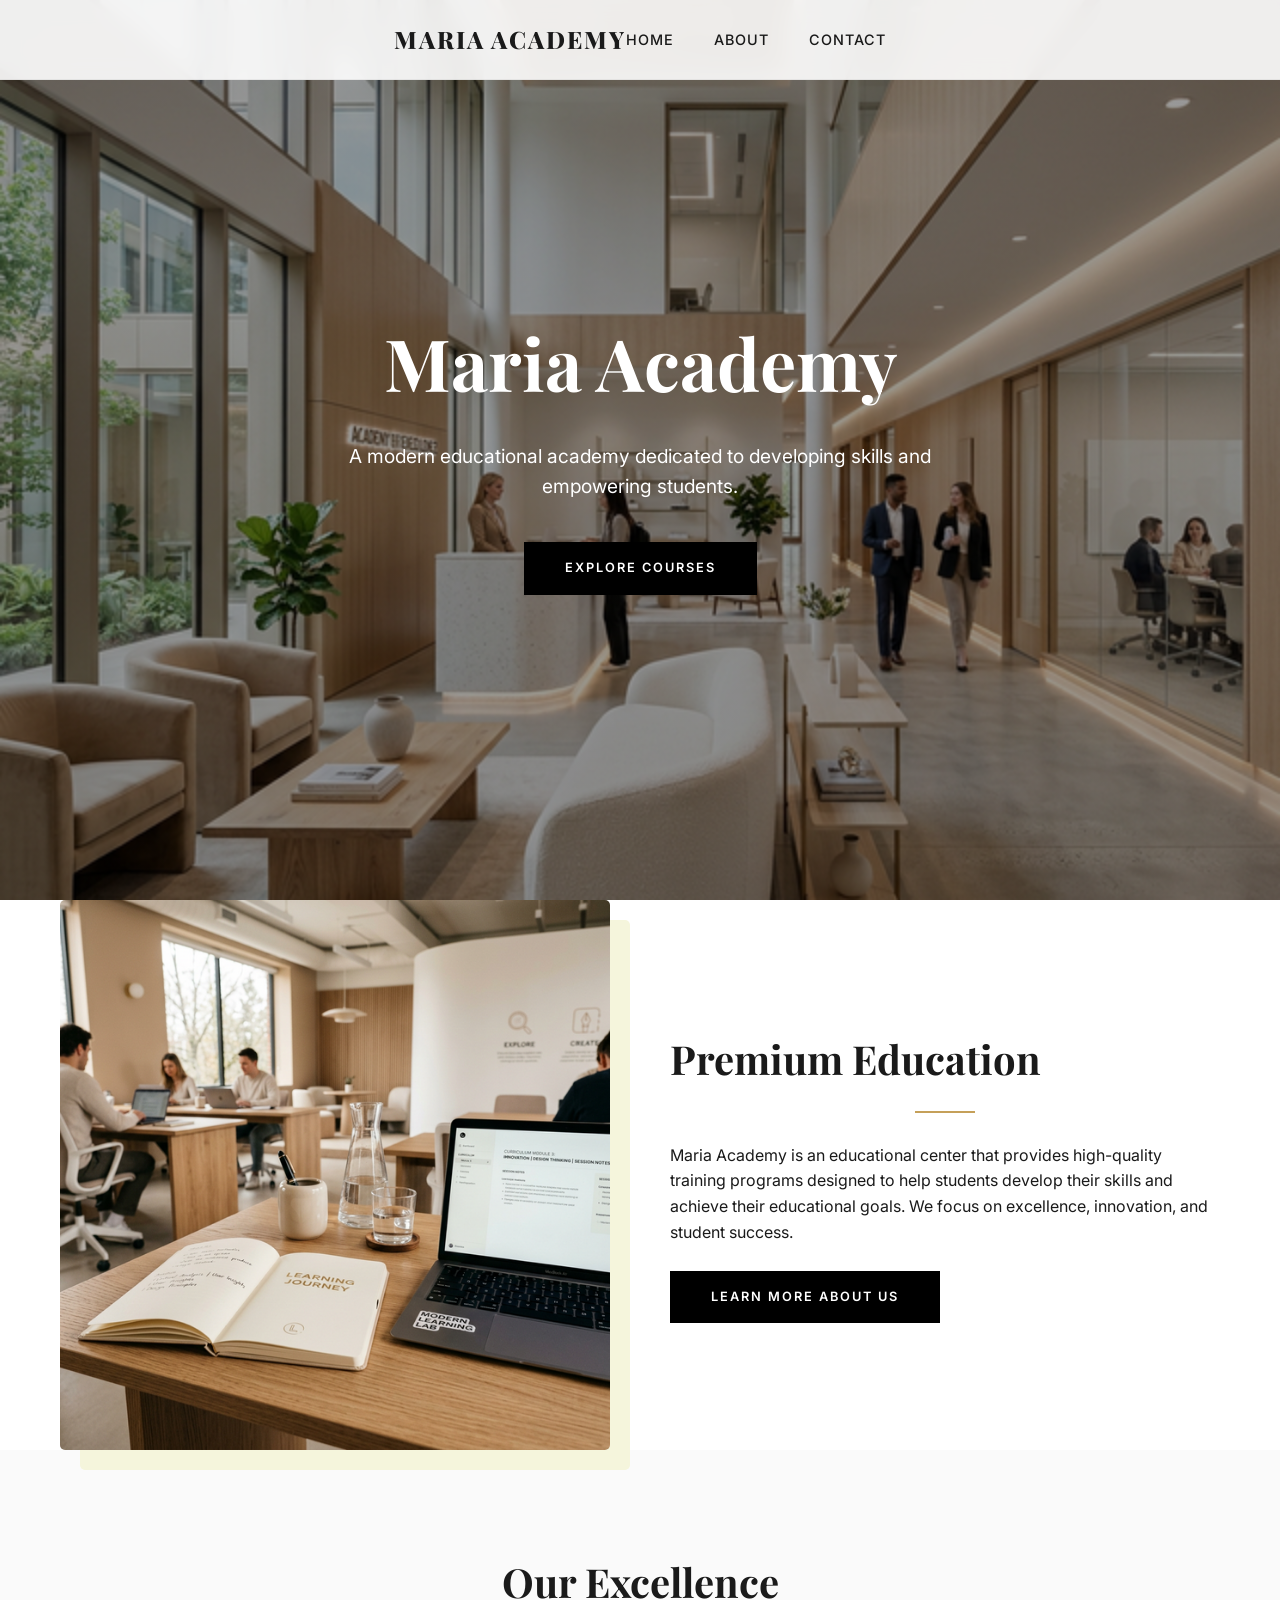
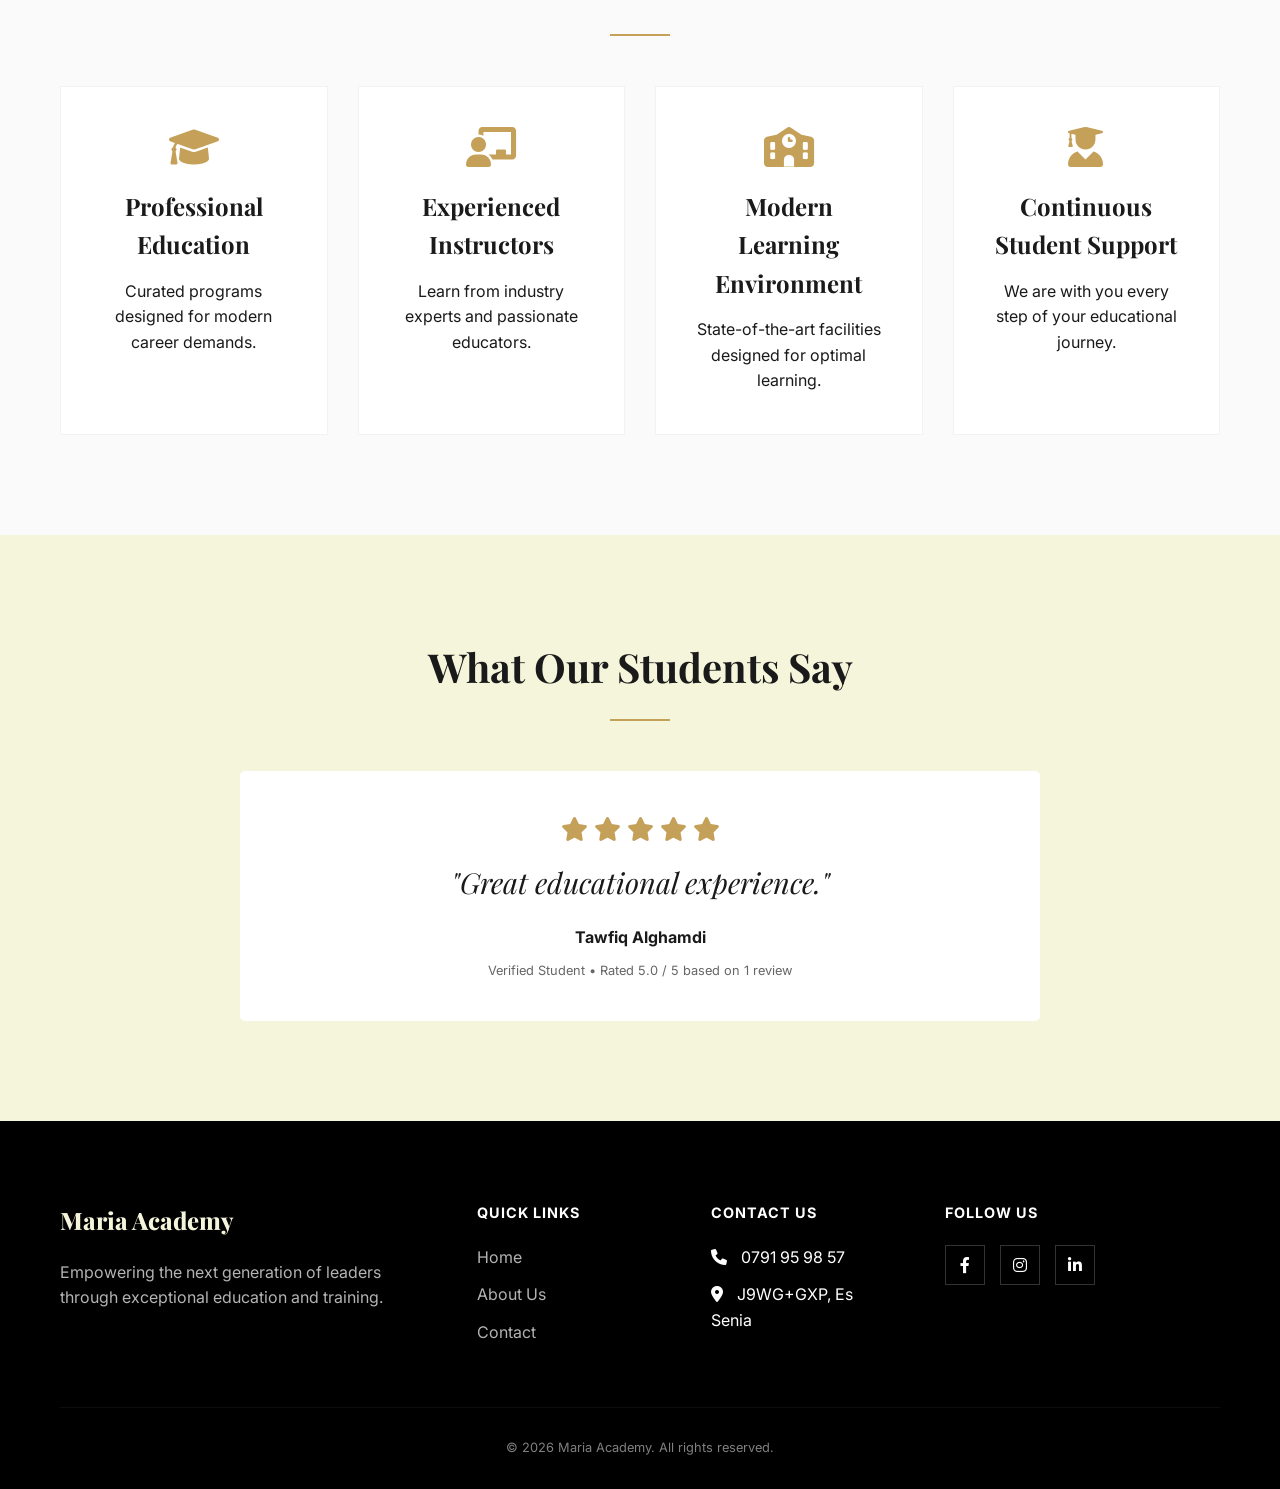
==== index.html @ bdbacd96 "Add files via upload" ====
<!DOCTYPE html>
<html lang="en">
<head>
    <meta charset="UTF-8">
    <meta name="viewport" content="width=device-width, initial-scale=1.0">
    <title>Maria Academy | Premium Education</title>
    <meta name="description" content="Maria Academy is a modern educational academy dedicated to developing skills and empowering students with professional training programs.">
    <link rel="stylesheet" href="index.css">
    <!-- Font Awesome for icons -->
    <link rel="stylesheet" href="https://cdnjs.cloudflare.com/ajax/libs/font-awesome/6.0.0/css/all.min.css">
</head>
<body>

    <header>
        <div class="container">
            <nav>
                <a href="index.html" class="logo luxury-font">Maria Academy</a>
                <div class="nav-links">
                    <a href="index.html">Home</a>
                    <a href="about.html">About</a>
                    <a href="contact.html">Contact</a>
                </div>
                <div class="nav-toggle">
                    <i class="fas fa-bars"></i>
                </div>
            </nav>
        </div>
    </header>

    <main>
        <!-- Hero Section -->
        <section class="hero">
            <div class="container">
                <div class="hero-content">
                    <h1 class="reveal">Maria Academy</h1>
                    <p class="reveal">A modern educational academy dedicated to developing skills and empowering students.</p>
                    <a href="#about" class="btn-luxury reveal">Explore Courses</a>
                </div>
            </div>
        </section>

        <!-- About Section -->
        <section id="about" class="about-section container">
            <div class="about-split">
                <div class="about-image reveal">
                    <img src="about-image.jpg" alt="Maria Academy Learning Environment">
                </div>
                <div class="about-text reveal">
                    <h2 class="section-title" style="text-align: left; margin-bottom: 30px;">Premium Education</h2>
                    <p>Maria Academy is an educational center that provides high-quality training programs designed to help students develop their skills and achieve their educational goals. We focus on excellence, innovation, and student success.</p>
                    <br>
                    <a href="about.html" class="btn-luxury">Learn More About Us</a>
                </div>
            </div>
        </section>

        <!-- Features Section -->
        <section class="features-section" style="background-color: #fafafa;">
            <div class="container">
                <h2 class="section-title reveal">Our Excellence</h2>
                <div class="features-grid">
                    <div class="feature-card reveal">
                        <i class="fas fa-graduation-cap"></i>
                        <h3>Professional Education</h3>
                        <p>Curated programs designed for modern career demands.</p>
                    </div>
                    <div class="feature-card reveal">
                        <i class="fas fa-chalkboard-teacher"></i>
                        <h3>Experienced Instructors</h3>
                        <p>Learn from industry experts and passionate educators.</p>
                    </div>
                    <div class="feature-card reveal">
                        <i class="fas fa-school"></i>
                        <h3>Modern Learning Environment</h3>
                        <p>State-of-the-art facilities designed for optimal learning.</p>
                    </div>
                    <div class="feature-card reveal">
                        <i class="fas fa-user-graduate"></i>
                        <h3>Continuous Student Support</h3>
                        <p>We are with you every step of your educational journey.</p>
                    </div>
                </div>
            </div>
        </section>

        <!-- Reviews Section -->
        <section class="reviews-section reveal">
            <div class="container">
                <h2 class="section-title">What Our Students Say</h2>
                <div class="review-item">
                    <div class="review-rating">
                        <i class="fas fa-star"></i>
                        <i class="fas fa-star"></i>
                        <i class="fas fa-star"></i>
                        <i class="fas fa-star"></i>
                        <i class="fas fa-star"></i>
                    </div>
                    <p class="comment">"Great educational experience."</p>
                    <p><strong>Tawfiq Alghamdi</strong></p>
                    <p style="font-size: 0.8rem; margin-top: 10px; color: var(--text-muted);">Verified Student • Rated 5.0 / 5 based on 1 review</p>
                </div>
            </div>
        </section>
    </main>

    <footer>
        <div class="container">
            <div class="footer-grid">
                <div class="footer-col">
                    <div class="footer-logo luxury-font">Maria Academy</div>
                    <p style="opacity: 0.7;">Empowering the next generation of leaders through exceptional education and training.</p>
                </div>
                <div class="footer-col">
                    <h4>Quick Links</h4>
                    <ul>
                        <li><a href="index.html">Home</a></li>
                        <li><a href="about.html">About Us</a></li>
                        <li><a href="contact.html">Contact</a></li>
                    </ul>
                </div>
                <div class="footer-col">
                    <h4>Contact Us</h4>
                    <ul>
                        <li><i class="fas fa-phone" style="margin-right: 10px;"></i> 0791 95 98 57</li>
                        <li><i class="fas fa-map-marker-alt" style="margin-right: 10px;"></i> J9WG+GXP, Es Senia</li>
                    </ul>
                </div>
                <div class="footer-col">
                    <h4>Follow Us</h4>
                    <div class="social-icons">
                        <a href="#"><i class="fab fa-facebook-f"></i></a>
                        <a href="#"><i class="fab fa-instagram"></i></a>
                        <a href="#"><i class="fab fa-linkedin-in"></i></a>
                    </div>
                </div>
            </div>
            <div class="footer-bottom">
                &copy; 2026 Maria Academy. All rights reserved.
            </div>
        </div>
    </footer>

    <script src="main.js"></script>
</body>
</html>
---- index.css ----
@import url('https://fonts.googleapis.com/css2?family=Playfair+Display:ital,wght@0,400..900;1,400..900&family=Inter:wght@100..900&display=swap');

:root {
    --primary: #000000;
    --secondary: #F5F5DC; /* Beige */
    --accent: #C5A059; /* Goldish Beige for luxury feel */
    --bg-light: #FFFFFF;
    --text-main: #1A1A1A;
    --text-muted: #666666;
    --transition-smooth: all 0.4s cubic-bezier(0.25, 0.1, 0.25, 1);
    --container-width: 1200px;
    --header-height: 80px;
}

* {
    margin: 0;
    padding: 0;
    box-sizing: border-box;
}

body {
    font-family: 'Inter', sans-serif;
    line-height: 1.6;
    color: var(--text-main);
    background-color: var(--bg-light);
    overflow-x: hidden;
}

h1, h2, h3, .luxury-font {
    font-family: 'Playfair Display', serif;
    font-weight: 700;
}

a {
    text-decoration: none;
    color: inherit;
    transition: var(--transition-smooth);
}

ul {
    list-style: none;
}

img {
    max-width: 100%;
    display: block;
}

.container {
    max-width: var(--container-width);
    margin: 0 auto;
    padding: 0 20px;
}

/* Header & Nav */
header {
    height: var(--header-height);
    background: rgba(255, 255, 255, 0.9);
    backdrop-filter: blur(10px);
    position: fixed;
    top: 0;
    left: 0;
    width: 100%;
    z-index: 1000;
    display: flex;
    align-items: center;
    border-bottom: 1px solid rgba(0, 0, 0, 0.05);
}

nav {
    display: flex;
    justify-content: space-between;
    align-items: center;
    width: 100%;
}

.logo {
    font-size: 1.5rem;
    font-weight: 800;
    letter-spacing: 2px;
    text-transform: uppercase;
}

.nav-links {
    display: flex;
    gap: 40px;
}

.nav-links.active {
    display: flex;
    flex-direction: column;
    position: absolute;
    top: var(--header-height);
    left: 0;
    width: 100%;
    background: #fff;
    padding: 20px;
    border-bottom: 1px solid rgba(0,0,0,0.1);
    gap: 20px;
    text-align: center;
    animation: slideDown 0.3s ease;
}

.nav-links a {
    font-size: 0.9rem;
    font-weight: 500;
    text-transform: uppercase;
    letter-spacing: 1px;
    position: relative;
}

.nav-links a::after {
    content: '';
    position: absolute;
    bottom: -5px;
    left: 0;
    width: 0;
    height: 1px;
    background: var(--primary);
    transition: var(--transition-smooth);
}

.nav-links a:hover::after {
    width: 100%;
}

.nav-toggle {
    display: none;
    font-size: 1.5rem;
    cursor: pointer;
}

/* Sections */
section {
    padding: 100px 0;
}

.section-title {
    text-align: center;
    font-size: 2.5rem;
    margin-bottom: 50px;
    position: relative;
}

.section-title::after {
    content: '';
    display: block;
    width: 60px;
    height: 2px;
    background: var(--accent);
    margin: 20px auto;
}

/* Hero Section */
.hero {
    height: 100vh;
    display: flex;
    align-items: center;
    justify-content: center;
    text-align: center;
    background: linear-gradient(rgba(0,0,0,0.4), rgba(0,0,0,0.4)), url('hero-bg.jpg');
    background-size: cover;
    background-position: center;
    color: #fff;
    margin-top: 0;
}

.hero-content h1 {
    font-size: 4.5rem;
    margin-bottom: 20px;
    animation: fadeInUp 1s ease;
}

.hero-content p {
    font-size: 1.2rem;
    max-width: 600px;
    margin: 0 auto 40px;
    opacity: 0.9;
    animation: fadeInUp 1.2s ease;
}

.btn-luxury {
    display: inline-block;
    padding: 15px 40px;
    background: var(--primary);
    color: #fff;
    border: 1px solid var(--primary);
    text-transform: uppercase;
    letter-spacing: 2px;
    font-size: 0.8rem;
    font-weight: 600;
    transition: var(--transition-smooth);
    animation: fadeInUp 1.4s ease;
}

.btn-luxury:hover {
    background: transparent;
    color: var(--primary);
}

.btn-luxury-light {
    background: #fff;
    color: var(--primary);
    border-color: #fff;
}

.btn-luxury-light:hover {
    background: transparent;
    color: #fff;
}

/* Cards & Features */
.features-grid {
    display: grid;
    grid-template-columns: repeat(auto-fit, minmax(250px, 1fr));
    gap: 30px;
}

.feature-card {
    background: #fff;
    padding: 40px;
    border: 1px solid rgba(0,0,0,0.05);
    transition: var(--transition-smooth);
    text-align: center;
}

.feature-card:hover {
    transform: translateY(-10px);
    box-shadow: 0 20px 40px rgba(0,0,0,0.05);
    border-color: var(--accent);
}

.feature-card i {
    font-size: 2.5rem;
    color: var(--accent);
    margin-bottom: 20px;
}

.feature-card h3 {
    margin-bottom: 15px;
    font-size: 1.5rem;
}

/* About Section */
.about-split {
    display: flex;
    align-items: center;
    gap: 60px;
}

.about-text {
    flex: 1;
}

.about-image {
    flex: 1;
    position: relative;
}

.about-image img {
    border-radius: 5px;
    box-shadow: 20px 20px 0 var(--secondary);
}

/* Reviews */
.reviews-section {
    background: var(--secondary);
    text-align: center;
}

.review-item {
    max-width: 800px;
    margin: 0 auto;
    padding: 40px;
    background: #fff;
    border-radius: 5px;
}

.review-rating {
    font-size: 1.5rem;
    color: var(--accent);
    margin-bottom: 10px;
}

.comment {
    font-family: 'Playfair Display', serif;
    font-size: 1.8rem;
    font-style: italic;
    margin-bottom: 20px;
}

/* Contact Page */
.contact-grid {
    display: grid;
    grid-template-columns: 1fr 1fr;
    gap: 100px;
}

.contact-form div {
    margin-bottom: 20px;
}

.contact-form label {
    display: block;
    margin-bottom: 8px;
    font-weight: 600;
    font-size: 0.9rem;
    text-transform: uppercase;
}

.contact-form input, 
.contact-form textarea {
    width: 100%;
    padding: 15px;
    border: 1px solid #ddd;
    font-family: 'Inter', sans-serif;
    transition: var(--transition-smooth);
}

.contact-form input:focus, 
.contact-form textarea:focus {
    outline: none;
    border-color: var(--primary);
}

.map-container {
    height: 400px;
    margin-top: 50px;
    filter: grayscale(1);
    transition: var(--transition-smooth);
}

.map-container:hover {
    filter: grayscale(0);
}

/* Footer */
footer {
    background: var(--primary);
    color: #fff;
    padding: 80px 0 30px;
}

.footer-grid {
    display: grid;
    grid-template-columns: 2fr 1fr 1fr 1.5fr;
    gap: 50px;
    margin-bottom: 50px;
}

.footer-logo {
    font-size: 1.5rem;
    font-weight: 800;
    margin-bottom: 20px;
    color: var(--secondary);
}

.footer-col h4 {
    margin-bottom: 20px;
    text-transform: uppercase;
    font-size: 0.9rem;
    letter-spacing: 1px;
}

.footer-col ul li {
    margin-bottom: 12px;
}

.footer-col ul li a {
    opacity: 0.7;
}

.footer-col ul li a:hover {
    opacity: 1;
    padding-left: 5px;
}

.social-icons {
    display: flex;
    gap: 15px;
}

.social-icons a {
    width: 40px;
    height: 40px;
    border: 1px solid rgba(255,255,255,0.2);
    display: flex;
    align-items: center;
    justify-content: center;
    transition: var(--transition-smooth);
}

.social-icons a:hover {
    background: var(--secondary);
    color: var(--primary);
    border-color: var(--secondary);
}

.footer-bottom {
    text-align: center;
    padding-top: 30px;
    border-top: 1px solid rgba(255,255,255,0.1);
    font-size: 0.8rem;
    opacity: 0.5;
}

/* Animations */
@keyframes fadeInUp {
    from {
        opacity: 0;
        transform: translateY(30px);
    }
    to {
        opacity: 1;
        transform: translateY(0);
    }
}

.reveal {
    opacity: 0;
    transform: translateY(50px);
    transition: all 0.8s ease-out;
}

.reveal.active {
    opacity: 1;
    transform: translateY(0);
}

@keyframes slideDown {
    from { transform: translateY(-10px); opacity: 0; }
    to { transform: translateY(0); opacity: 1; }
}

/* Responsive */
@media (max-width: 992px) {
    .about-split, .contact-grid {
        flex-direction: column;
        grid-template-columns: 1fr;
        gap: 50px;
    }
    .footer-grid {
        grid-template-columns: 1fr 1fr;
    }
}

@media (max-width: 768px) {
    .nav-links {
        display: none; /* Hide for mobile nav implementation */
    }
    .nav-toggle {
        display: block;
    }
    .hero-content h1 {
        font-size: 2.8rem;
    }
    .footer-grid {
        grid-template-columns: 1fr;
    }
}
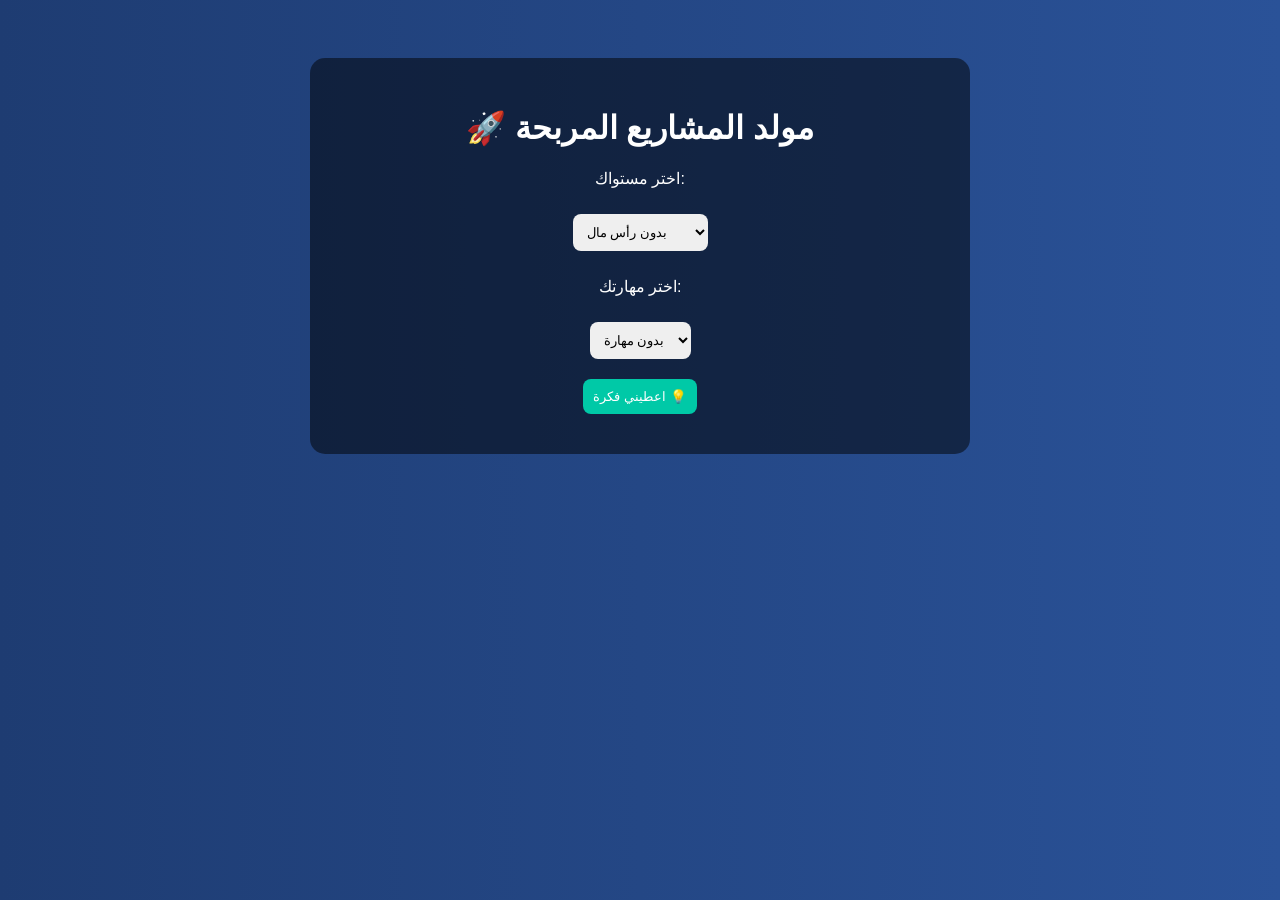
==== commit 2f78c711: "Add files via upload" ====
--- a/index.html
+++ b/index.html
@@ -1,145 +1,133 @@
-<!DOCTYPE html>
-<html lang="en">
-<head>
-    <meta charset="UTF-8">
-    <meta name="viewport" content="width=device-width, initial-scale=1.0">
-    <title>Maria Academy | Premium Education</title>
-    <meta name="description" content="Maria Academy is a modern educational academy dedicated to developing skills and empowering students with professional training programs.">
-    <link rel="stylesheet" href="index.css">
-    <!-- Font Awesome for icons -->
-    <link rel="stylesheet" href="https://cdnjs.cloudflare.com/ajax/libs/font-awesome/6.0.0/css/all.min.css">
-</head>
-<body>
-
-    <header>
-        <div class="container">
-            <nav>
-                <a href="index.html" class="logo luxury-font">Maria Academy</a>
-                <div class="nav-links">
-                    <a href="index.html">Home</a>
-                    <a href="about.html">About</a>
-                    <a href="contact.html">Contact</a>
-                </div>
-                <div class="nav-toggle">
-                    <i class="fas fa-bars"></i>
-                </div>
-            </nav>
-        </div>
-    </header>
-
-    <main>
-        <!-- Hero Section -->
-        <section class="hero">
-            <div class="container">
-                <div class="hero-content">
-                    <h1 class="reveal">Maria Academy</h1>
-                    <p class="reveal">A modern educational academy dedicated to developing skills and empowering students.</p>
-                    <a href="#about" class="btn-luxury reveal">Explore Courses</a>
-                </div>
-            </div>
-        </section>
-
-        <!-- About Section -->
-        <section id="about" class="about-section container">
-            <div class="about-split">
-                <div class="about-image reveal">
-                    <img src="about-image.jpg" alt="Maria Academy Learning Environment">
-                </div>
-                <div class="about-text reveal">
-                    <h2 class="section-title" style="text-align: left; margin-bottom: 30px;">Premium Education</h2>
-                    <p>Maria Academy is an educational center that provides high-quality training programs designed to help students develop their skills and achieve their educational goals. We focus on excellence, innovation, and student success.</p>
-                    <br>
-                    <a href="about.html" class="btn-luxury">Learn More About Us</a>
-                </div>
-            </div>
-        </section>
-
-        <!-- Features Section -->
-        <section class="features-section" style="background-color: #fafafa;">
-            <div class="container">
-                <h2 class="section-title reveal">Our Excellence</h2>
-                <div class="features-grid">
-                    <div class="feature-card reveal">
-                        <i class="fas fa-graduation-cap"></i>
-                        <h3>Professional Education</h3>
-                        <p>Curated programs designed for modern career demands.</p>
-                    </div>
-                    <div class="feature-card reveal">
-                        <i class="fas fa-chalkboard-teacher"></i>
-                        <h3>Experienced Instructors</h3>
-                        <p>Learn from industry experts and passionate educators.</p>
-                    </div>
-                    <div class="feature-card reveal">
-                        <i class="fas fa-school"></i>
-                        <h3>Modern Learning Environment</h3>
-                        <p>State-of-the-art facilities designed for optimal learning.</p>
-                    </div>
-                    <div class="feature-card reveal">
-                        <i class="fas fa-user-graduate"></i>
-                        <h3>Continuous Student Support</h3>
-                        <p>We are with you every step of your educational journey.</p>
-                    </div>
-                </div>
-            </div>
-        </section>
-
-        <!-- Reviews Section -->
-        <section class="reviews-section reveal">
-            <div class="container">
-                <h2 class="section-title">What Our Students Say</h2>
-                <div class="review-item">
-                    <div class="review-rating">
-                        <i class="fas fa-star"></i>
-                        <i class="fas fa-star"></i>
-                        <i class="fas fa-star"></i>
-                        <i class="fas fa-star"></i>
-                        <i class="fas fa-star"></i>
-                    </div>
-                    <p class="comment">"Great educational experience."</p>
-                    <p><strong>Tawfiq Alghamdi</strong></p>
-                    <p style="font-size: 0.8rem; margin-top: 10px; color: var(--text-muted);">Verified Student • Rated 5.0 / 5 based on 1 review</p>
-                </div>
-            </div>
-        </section>
-    </main>
-
-    <footer>
-        <div class="container">
-            <div class="footer-grid">
-                <div class="footer-col">
-                    <div class="footer-logo luxury-font">Maria Academy</div>
-                    <p style="opacity: 0.7;">Empowering the next generation of leaders through exceptional education and training.</p>
-                </div>
-                <div class="footer-col">
-                    <h4>Quick Links</h4>
-                    <ul>
-                        <li><a href="index.html">Home</a></li>
-                        <li><a href="about.html">About Us</a></li>
-                        <li><a href="contact.html">Contact</a></li>
-                    </ul>
-                </div>
-                <div class="footer-col">
-                    <h4>Contact Us</h4>
-                    <ul>
-                        <li><i class="fas fa-phone" style="margin-right: 10px;"></i> 0791 95 98 57</li>
-                        <li><i class="fas fa-map-marker-alt" style="margin-right: 10px;"></i> J9WG+GXP, Es Senia</li>
-                    </ul>
-                </div>
-                <div class="footer-col">
-                    <h4>Follow Us</h4>
-                    <div class="social-icons">
-                        <a href="#"><i class="fab fa-facebook-f"></i></a>
-                        <a href="#"><i class="fab fa-instagram"></i></a>
-                        <a href="#"><i class="fab fa-linkedin-in"></i></a>
-                    </div>
-                </div>
-            </div>
-            <div class="footer-bottom">
-                &copy; 2026 Maria Academy. All rights reserved.
-            </div>
-        </div>
-    </footer>
-
-    <script src="main.js"></script>
-</body>
-</html>
+<!DOCTYPE html>
+<html lang="ar">
+
+<head>
+    <meta charset="UTF-8">
+    <title>مولد المشاريع المربحة</title>
+    <style>
+        body {
+            font-family: Arial;
+            background: linear-gradient(to right, #1e3c72, #2a5298);
+            color: white;
+            text-align: center;
+            padding: 50px;
+        }
+
+        .container {
+            background: rgba(0, 0, 0, 0.5);
+            padding: 30px;
+            border-radius: 15px;
+            max-width: 600px;
+            margin: auto;
+        }
+
+        select,
+        button {
+            padding: 10px;
+            margin: 10px;
+            border-radius: 8px;
+            border: none;
+        }
+
+        button {
+            background: #00c9a7;
+            color: white;
+            cursor: pointer;
+        }
+
+        button:hover {
+            background: #00a98b;
+        }
+
+        .result {
+            margin-top: 20px;
+            background: #fff;
+            color: #000;
+            padding: 15px;
+            border-radius: 10px;
+        }
+    </style>
+</head>
+
+<body>
+
+    <div class="container">
+        <h1>🚀 مولد المشاريع المربحة</h1>
+
+        <p>اختر مستواك:</p>
+        <select id="budget">
+            <option value="low">بدون رأس مال</option>
+            <option value="medium">رأس مال متوسط</option>
+        </select>
+
+        <p>اختر مهارتك:</p>
+        <select id="skill">
+            <option value="none">بدون مهارة</option>
+            <option value="design">تصميم</option>
+            <option value="writing">كتابة</option>
+        </select>
+
+        <br>
+        <button onclick="generateIdea()">اعطيني فكرة 💡</button>
+
+        <div id="result" class="result" style="display:none;"></div>
+    </div>
+
+    <script>
+        const ideas = [
+            {
+                budget: "low",
+                skill: "none",
+                title: "إنشاء قناة TikTok",
+                desc: "أنشئ قناة وشارك محتوى بسيط (قصص، معلومات، تحفيز)",
+                steps: "1- اختر مجال\n2- انشر يومياً\n3- اربح من الإعلانات أو التسويق"
+            },
+            {
+                budget: "low",
+                skill: "design",
+                title: "بيع تصاميم على الإنترنت",
+                desc: "صمم شعارات أو بوستات وبيعها",
+                steps: "1- استخدم Canva\n2- انشر خدماتك\n3- استقبل طلبات"
+            },
+            {
+                budget: "low",
+                skill: "writing",
+                title: "الكتابة مقابل المال",
+                desc: "اكتب مقالات أو منشورات",
+                steps: "1- سجل في مواقع العمل\n2- قدم خدماتك\n3- ابني سمعة"
+            },
+            {
+                budget: "medium",
+                skill: "none",
+                title: "بيع منتجات محلية",
+                desc: "اشتري وبيع منتجات في منطقتك",
+                steps: "1- اختار منتج\n2- سوق عبر فيسبوك\n3- سلم للزبائن"
+            }
+        ];
+
+        function generateIdea() {
+            const budget = document.getElementById("budget").value;
+            const skill = document.getElementById("skill").value;
+
+            const filtered = ideas.filter(i => i.budget === budget && i.skill === skill);
+
+            if (filtered.length === 0) {
+                document.getElementById("result").style.display = "block";
+                document.getElementById("result").innerHTML = "❌ لا توجد فكرة حالياً";
+                return;
+            }
+
+            const idea = filtered[Math.floor(Math.random() * filtered.length)];
+
+            document.getElementById("result").style.display = "block";
+            document.getElementById("result").innerHTML = `
+        <h3>${idea.title}</h3>
+        <p>${idea.desc}</p>
+        <pre>${idea.steps}</pre>
+    `;
+        }
+    </script>
+
+</body>
+
+</html>
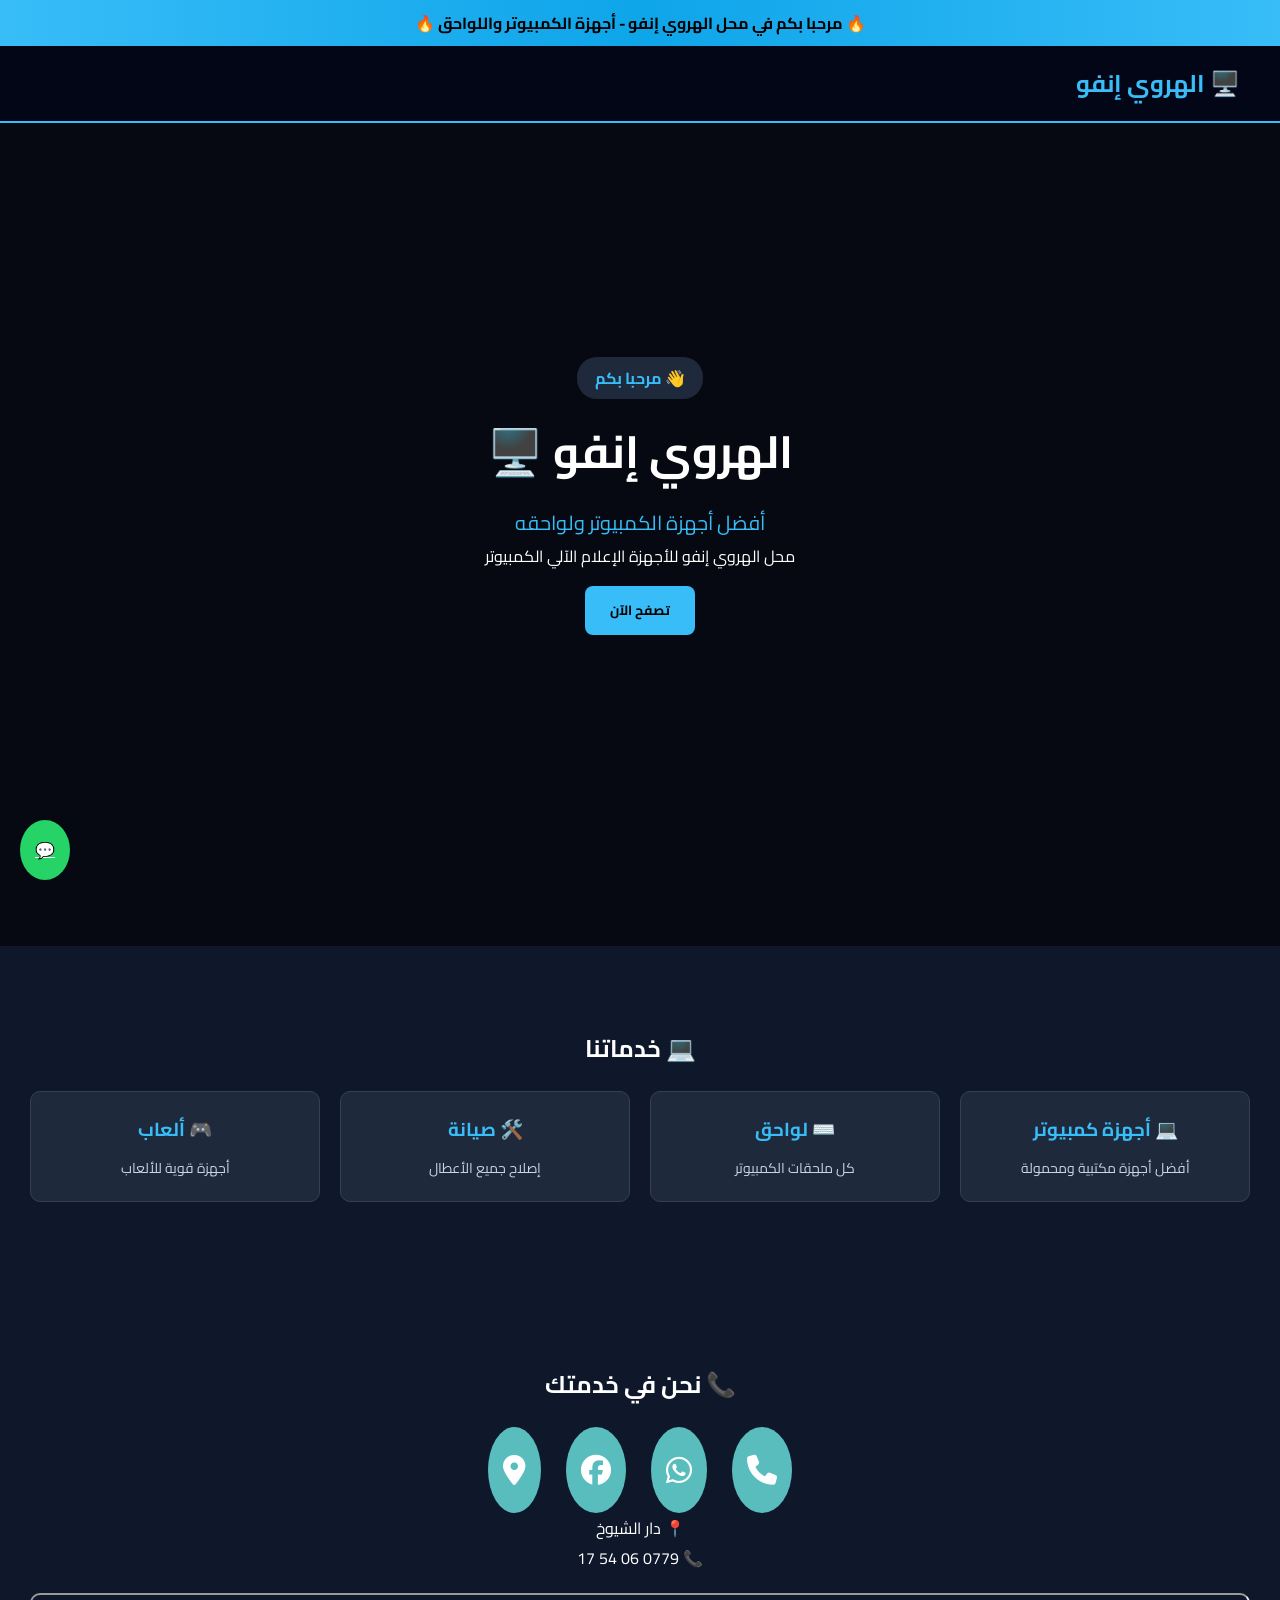
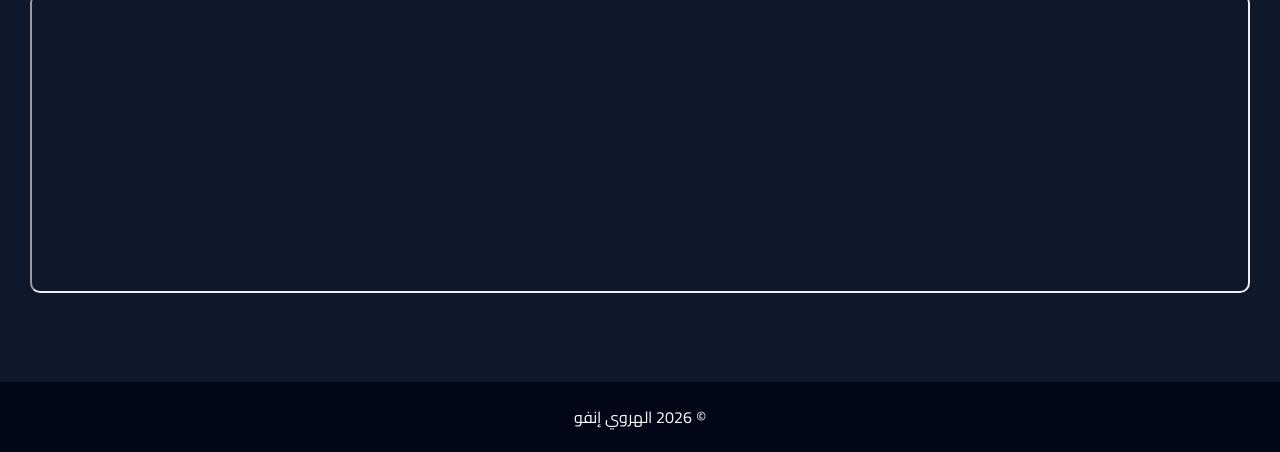
==== commit 36842c60: "الهروي انفو" ====
--- a/index.html
+++ b/index.html
@@ -1,132 +1,273 @@
 <!DOCTYPE html>
-<html lang="ar">
+<html lang="ar" dir="rtl">
 
 <head>
     <meta charset="UTF-8">
-    <title>مولد المشاريع المربحة</title>
+    <meta name="viewport" content="width=device-width, initial-scale=1.0">
+
+    <title>الهروي إنفو</title>
+
+    <link rel="stylesheet" href="https://cdnjs.cloudflare.com/ajax/libs/font-awesome/6.5.0/css/all.min.css">
+    <link href="https://fonts.googleapis.com/css2?family=Cairo:wght@300;700&display=swap" rel="stylesheet">
+
     <style>
+        * {
+            margin: 0;
+            padding: 0;
+            box-sizing: border-box;
+            font-family: 'Cairo', sans-serif
+        }
+
         body {
-            font-family: Arial;
-            background: linear-gradient(to right, #1e3c72, #2a5298);
-            color: white;
+            background: #0f172a;
+            color: #fff
+        }
+
+        /* TOP BAR */
+        .top-bar {
+            background: linear-gradient(90deg, #38bdf8, #0ea5e9, #38bdf8);
+            color: #000;
             text-align: center;
-            padding: 50px;
-        }
-
-        .container {
-            background: rgba(0, 0, 0, 0.5);
-            padding: 30px;
-            border-radius: 15px;
-            max-width: 600px;
-            margin: auto;
-        }
-
-        select,
-        button {
-            padding: 10px;
-            margin: 10px;
-            border-radius: 8px;
+            padding: 8px;
+            font-weight: bold
+        }
+
+        /* NAV */
+        nav {
+            display: flex;
+            justify-content: space-between;
+            padding: 15px 40px;
+            background: #020617;
+            position: fixed;
+            width: 100%;
+            z-index: 1000;
+            border-bottom: 2px solid #38bdf8
+        }
+
+        nav h1 {
+            color: #38bdf8;
+            display: flex;
+            align-items: center;
+            gap: 8px
+        }
+
+        /* HERO */
+        .hero {
+            height: 100vh;
+            display: flex;
+            justify-content: center;
+            align-items: center;
+            text-align: center;
+            position: relative;
+            background: url("https://lh3.googleusercontent.com/gps-cs-s/APNQkAHUEimqZR4YEuMxa1UJFKiNqKm2vtNPERQk9hcDIOi_Zhz8Ye02NcfGz-B8gfKdZdMT3Hjbu20th2-2F8b0I-48Y2Zw0czhq89nh4llvZUZjd2-pvY-R2tK3T-rk0Ys5_OvcrYF=w426-h240-k-no") center/cover no-repeat;
+        }
+
+        .overlay {
+            position: absolute;
+            width: 100%;
+            height: 100%;
+            background: rgba(0, 0, 0, 0.6)
+        }
+
+        .hero-content {
+            position: relative;
+            z-index: 2
+        }
+
+        .hero h2 {
+            font-size: 45px
+        }
+
+        .slogan {
+            color: #38bdf8;
+            margin-top: 10px;
+            font-size: 20px
+        }
+
+        .welcome {
+            background: #1e293b;
+            display: inline-block;
+            padding: 6px 18px;
+            border-radius: 20px;
+            margin-bottom: 10px;
+            color: #38bdf8;
+            font-weight: bold
+        }
+
+        .btn {
+            background: #38bdf8;
+            padding: 12px 25px;
             border: none;
-        }
-
-        button {
-            background: #00c9a7;
-            color: white;
+            margin-top: 15px;
             cursor: pointer;
-        }
-
-        button:hover {
-            background: #00a98b;
-        }
-
-        .result {
-            margin-top: 20px;
-            background: #fff;
+            display: inline-block;
+            text-decoration: none;
             color: #000;
+            font-weight: bold;
+            border-radius: 8px
+        }
+
+        /* SECTIONS */
+        section {
+            padding: 80px 30px;
+            text-align: center
+        }
+
+        .cards {
+            display: grid;
+            grid-template-columns: repeat(auto-fit, minmax(220px, 1fr));
+            gap: 20px;
+            margin-top: 20px
+        }
+
+        .card {
+            background: #1e293b;
+            padding: 20px;
+            border-radius: 10px;
+            border: 1px solid #334155
+        }
+
+        .card h3 {
+            color: #38bdf8;
+            margin-bottom: 8px
+        }
+
+        .card p {
+            color: #cbd5e1;
+            font-size: 14px
+        }
+
+        /* ICONS */
+        .icons {
+            display: flex;
+            justify-content: center;
+            gap: 25px;
+            margin-top: 20px
+        }
+
+        .icons a {
+            font-size: 30px;
+            color: #fff;
+            background: #59bdbd;
             padding: 15px;
+            border-radius: 50%;
+            transition: .3s
+        }
+
+        .icons a:hover {
+            background: #38bdf8;
+            color: #000;
+            transform: scale(1.2)
+        }
+
+        iframe {
+            width: 100%;
+            height: 300px;
             border-radius: 10px;
+            margin-top: 20px
+        }
+
+        /* WHATSAPP */
+        .whatsapp {
+            position: fixed;
+            bottom: 20px;
+            left: 20px;
+            background: #25d366;
+            padding: 15px;
+            border-radius: 50%;
+            color: #fff
+        }
+
+        footer {
+            background: #020617;
+            padding: 20px;
+            text-align: center
         }
     </style>
+
 </head>
 
 <body>
 
-    <div class="container">
-        <h1>🚀 مولد المشاريع المربحة</h1>
-
-        <p>اختر مستواك:</p>
-        <select id="budget">
-            <option value="low">بدون رأس مال</option>
-            <option value="medium">رأس مال متوسط</option>
-        </select>
-
-        <p>اختر مهارتك:</p>
-        <select id="skill">
-            <option value="none">بدون مهارة</option>
-            <option value="design">تصميم</option>
-            <option value="writing">كتابة</option>
-        </select>
-
-        <br>
-        <button onclick="generateIdea()">اعطيني فكرة 💡</button>
-
-        <div id="result" class="result" style="display:none;"></div>
-    </div>
-
-    <script>
-        const ideas = [
-            {
-                budget: "low",
-                skill: "none",
-                title: "إنشاء قناة TikTok",
-                desc: "أنشئ قناة وشارك محتوى بسيط (قصص، معلومات، تحفيز)",
-                steps: "1- اختر مجال\n2- انشر يومياً\n3- اربح من الإعلانات أو التسويق"
-            },
-            {
-                budget: "low",
-                skill: "design",
-                title: "بيع تصاميم على الإنترنت",
-                desc: "صمم شعارات أو بوستات وبيعها",
-                steps: "1- استخدم Canva\n2- انشر خدماتك\n3- استقبل طلبات"
-            },
-            {
-                budget: "low",
-                skill: "writing",
-                title: "الكتابة مقابل المال",
-                desc: "اكتب مقالات أو منشورات",
-                steps: "1- سجل في مواقع العمل\n2- قدم خدماتك\n3- ابني سمعة"
-            },
-            {
-                budget: "medium",
-                skill: "none",
-                title: "بيع منتجات محلية",
-                desc: "اشتري وبيع منتجات في منطقتك",
-                steps: "1- اختار منتج\n2- سوق عبر فيسبوك\n3- سلم للزبائن"
-            }
-        ];
-
-        function generateIdea() {
-            const budget = document.getElementById("budget").value;
-            const skill = document.getElementById("skill").value;
-
-            const filtered = ideas.filter(i => i.budget === budget && i.skill === skill);
-
-            if (filtered.length === 0) {
-                document.getElementById("result").style.display = "block";
-                document.getElementById("result").innerHTML = "❌ لا توجد فكرة حالياً";
-                return;
-            }
-
-            const idea = filtered[Math.floor(Math.random() * filtered.length)];
-
-            document.getElementById("result").style.display = "block";
-            document.getElementById("result").innerHTML = `
-        <h3>${idea.title}</h3>
-        <p>${idea.desc}</p>
-        <pre>${idea.steps}</pre>
-    `;
-        }
-    </script>
+    <div class="top-bar">🔥 مرحبا بكم في محل الهروي إنفو - أجهزة الكمبيوتر واللواحق 🔥</div>
+
+    <nav>
+        <h1>🖥️ الهروي إنفو</h1>
+    </nav>
+
+    <!-- HERO -->
+    <section class="hero">
+        <div class="overlay"></div>
+        <div class="hero-content">
+
+            <div class="welcome">👋 مرحبا بكم</div>
+
+            <h2>الهروي إنفو 🖥️</h2>
+            <p class="slogan">أفضل أجهزة الكمبيوتر ولواحقه</p>
+            <p>محل الهروي إنفو للأجهزة الإعلام الآلي الكمبيوتر</p>
+
+            <a href="https://web.facebook.com/AHMED.LHARWI.INFO/?_rdc=1&_rdr" target="_blank">
+                <button class="btn">تصفح الآن</button>
+            </a>
+
+        </div>
+    </section>
+
+    <!-- SERVICES -->
+    <section>
+        <h2>💻 خدماتنا</h2>
+
+        <div class="cards">
+            <div class="card">
+                <h3>💻 أجهزة كمبيوتر</h3>
+                <p>أفضل أجهزة مكتبية ومحمولة</p>
+            </div>
+            <div class="card">
+                <h3>⌨️ لواحق</h3>
+                <p>كل ملحقات الكمبيوتر</p>
+            </div>
+            <div class="card">
+                <h3>🛠️ صيانة</h3>
+                <p>إصلاح جميع الأعطال</p>
+            </div>
+            <div class="card">
+                <h3>🎮 ألعاب</h3>
+                <p>أجهزة قوية للألعاب</p>
+            </div>
+        </div>
+    </section>
+
+    <!-- CONTACT -->
+    <section>
+        <h2>📞 نحن في خدمتك</h2>
+
+        <div class="icons">
+
+            <a href="tel:0779065417"><i class="fas fa-phone"></i></a>
+
+            <a href="https://wa.me/213779065417" target="_blank"><i class="fab fa-whatsapp"></i></a>
+
+            <a href="https://web.facebook.com/AHMED.LHARWI.INFO/?_rdc=1&_rdr" target="_blank"><i
+                    class="fab fa-facebook"></i></a>
+
+            <a href="https://www.google.com/maps/place/%D9%85%D8%AD%D9%84+%D8%A7%D9%84%D9%87%D8%B1%D9%88%D9%8A+%D8%A7%D9%86%D9%81%D9%88"
+                target="_blank">
+                <i class="fas fa-map-marker-alt"></i></a>
+
+        </div>
+
+        <p>📍 دار الشيوخ</p>
+        <p>📞 0779 06 54 17</p>
+
+        <iframe src="https://www.google.com/maps?q=34.8957734,3.4874916&output=embed"></iframe>
+
+    </section>
+
+    <a class="whatsapp" href="https://wa.me/213779065417" target="_blank">💬</a>
+
+    <footer>
+        <p>© 2026 الهروي إنفو</p>
+    </footer>
 
 </body>
 
